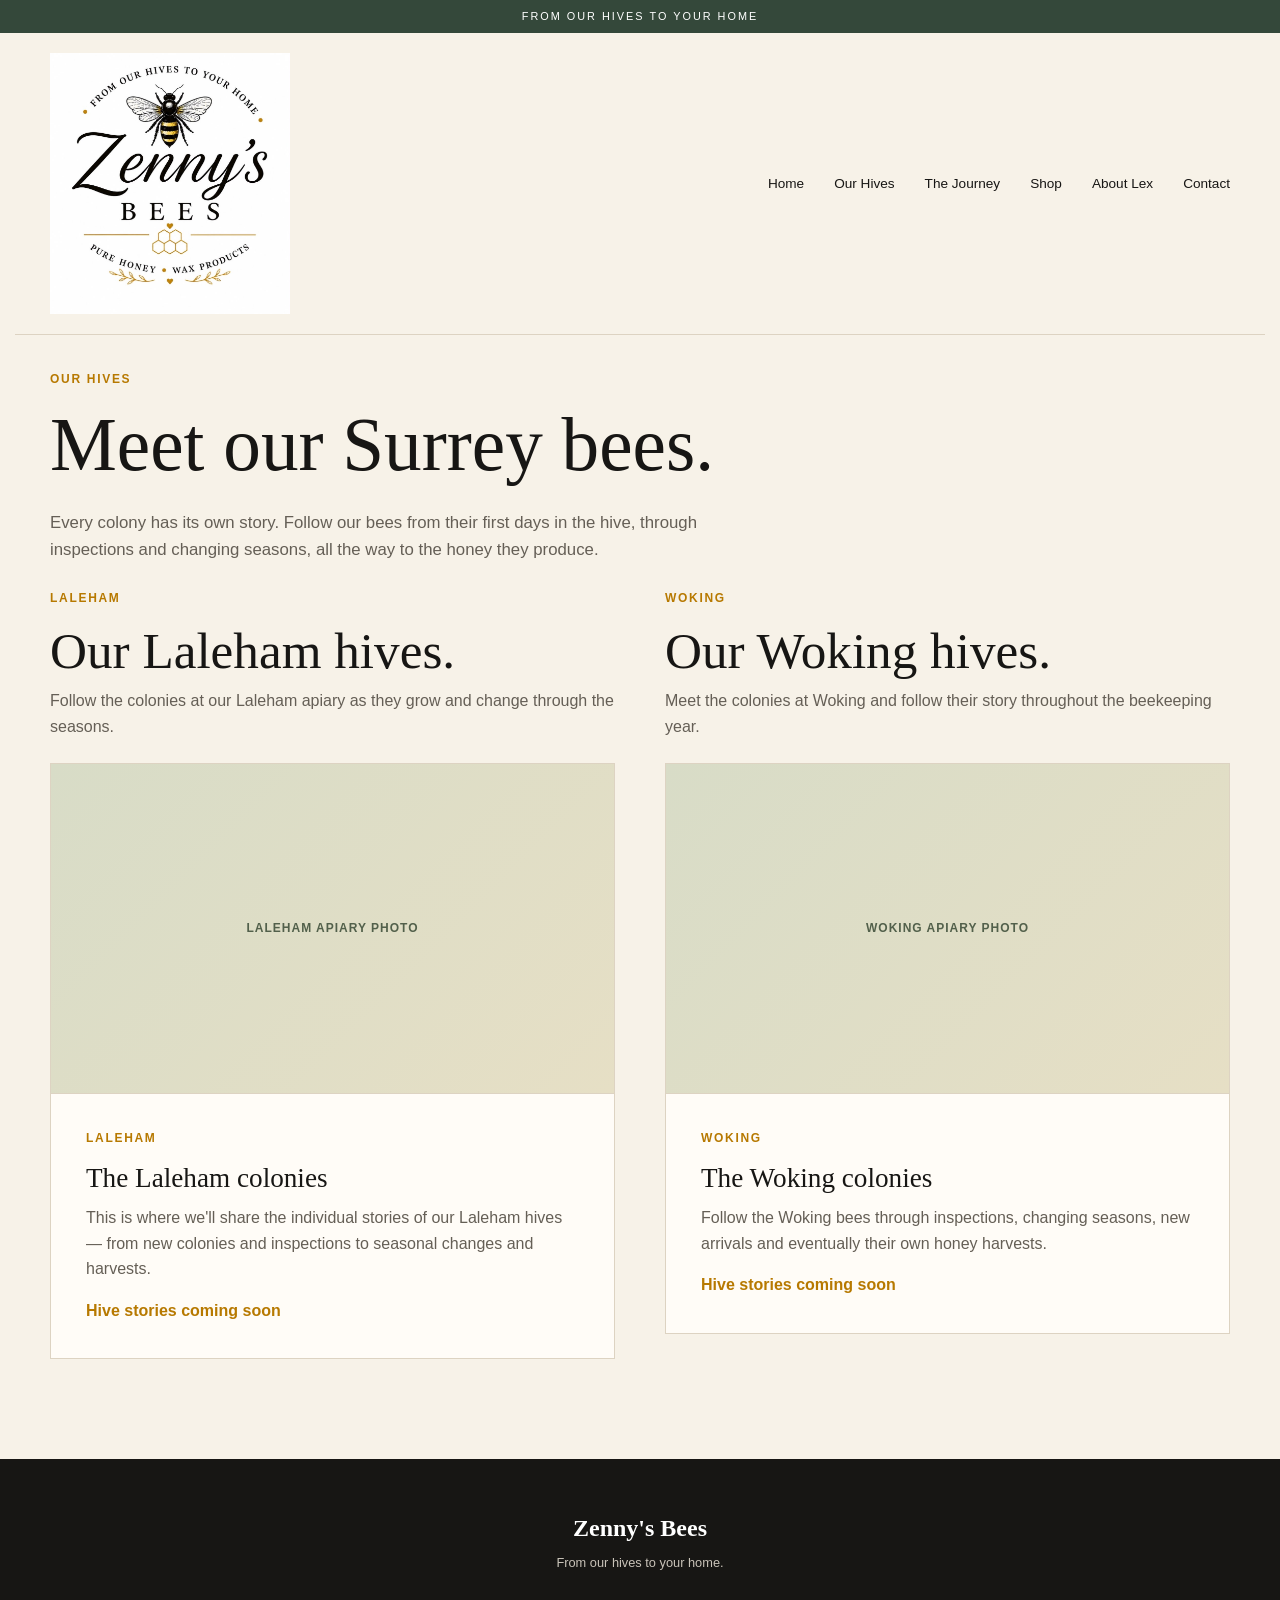
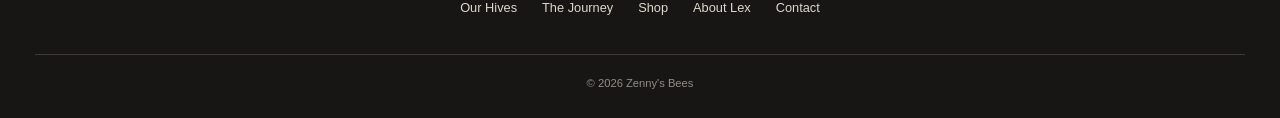
==== hives.html @ 12e20ecf "Add files via upload" ====
<!DOCTYPE html>
<html lang="en">
<head>
    <meta charset="UTF-8">
    <meta name="viewport" content="width=device-width, initial-scale=1.0">

    <title>Our Hives | Zenny's Bees</title>

    <meta name="description" content="Meet the colonies of Zenny's Bees and follow our hives in Laleham and Woking through the seasons.">

    <link rel="stylesheet" href="style.css">
</head>

<body>

    <!-- TOP BAR -->
    <div class="top-bar">
        FROM OUR HIVES TO YOUR HOME
    </div>

    <!-- HEADER -->
    <header class="site-header">

        <div class="brand">
            <a href="index.html">
                <img src="zennys-logo.jpg" alt="Zenny's Bees" class="brand-logo">
            </a>
        </div>

        <nav class="main-nav">
            <a href="index.html">Home</a>
            <a href="hives.html">Our Hives</a>
            <a href="index.html#journey">The Journey</a>
            <a href="index.html#shop">Shop</a>
            <a href="index.html#about">About Lex</a>
            <a href="index.html#contact">Contact</a>
        </nav>

    </header>


    <main>

        <!-- OUR HIVES INTRO -->
        <section class="section">

            <div class="section-heading">

                <p class="eyebrow">OUR HIVES</p>

                <h1>
                    Meet our Surrey bees.
                </h1>

                <p>
                    Every colony has its own story. Follow our bees from
                    their first days in the hive, through inspections and
                    changing seasons, all the way to the honey they produce.
                </p>

            </div>

        </section>


        <!-- HIVE LOCATIONS -->
<section class="section hive-locations">

    <div class="location-grid">

        <!-- LALEHAM -->
        <div class="location-column">

            <div class="location-heading">
                <p class="eyebrow">LALEHAM</p>
                <h2>Our Laleham hives.</h2>
                <p>
                    Follow the colonies at our Laleham apiary as they grow
                    and change through the seasons.
                </p>
            </div>

            <article class="hive-card">

                <div class="hive-image placeholder">
                    <span>LALEHAM APIARY PHOTO</span>
                </div>

                <div class="hive-content">

                    <p class="eyebrow">LALEHAM</p>

                    <h3>The Laleham colonies</h3>

                    <p>
                        This is where we'll share the individual stories
                        of our Laleham hives — from new colonies and
                        inspections to seasonal changes and harvests.
                    </p>

                    <span class="story-link">
                        Hive stories coming soon
                    </span>

                </div>

            </article>

        </div>


        <!-- WOKING -->
        <div class="location-column">

            <div class="location-heading">
                <p class="eyebrow">WOKING</p>
                <h2>Our Woking hives.</h2>
                <p>
                    Meet the colonies at Woking and follow their story
                    throughout the beekeeping year.
                </p>
            </div>

            <article class="hive-card">

                <div class="hive-image placeholder">
                    <span>WOKING APIARY PHOTO</span>
                </div>

                <div class="hive-content">

                    <p class="eyebrow">WOKING</p>

                    <h3>The Woking colonies</h3>

                    <p>
                        Follow the Woking bees through inspections,
                        changing seasons, new arrivals and eventually
                        their own honey harvests.
                    </p>

                    <span class="story-link">
                        Hive stories coming soon
                    </span>

                </div>

            </article>

        </div>

    </div>

</section>

    </main>


    <!-- FOOTER -->
    <footer>

        <div class="footer-brand">
            <strong>Zenny's Bees</strong>
            <span>From our hives to your home.</span>
        </div>

        <div class="footer-links">
            <a href="hives.html">Our Hives</a>
            <a href="index.html#journey">The Journey</a>
            <a href="index.html#shop">Shop</a>
            <a href="index.html#about">About Lex</a>
            <a href="index.html#contact">Contact</a>
        </div>

        <p class="copyright">
            © 2026 Zenny's Bees
        </p>

    </footer>

</body>
</html>
---- style.css ----
/* ========================================
   ZENNY'S BEES
   Main Website Styles
   ======================================== */


/* ---------- COLOURS ---------- */

:root {
    --cream: #F7F2E8;
    --soft-white: #FFFCF7;
    --dark: #171614;
    --green: #34483A;
    --gold: #B77900;
    --honey: #D89D27;
    --charcoal: #655F56;
    --sage: #52604B;
    --border: #DDD3C2;
}


/* ---------- RESET ---------- */

* {
    box-sizing: border-box;
    margin: 0;
    padding: 0;
}

html {
    scroll-behavior: smooth;
}

body {
    background: var(--cream);
    color: var(--dark);
    font-family: Arial, Helvetica, sans-serif;
    line-height: 1.6;
}

img {
    max-width: 100%;
}

a {
    color: inherit;
    text-decoration: none;
}


/* ---------- HEADINGS ---------- */

h1,
h2,
h3 {
    font-family: Georgia, "Times New Roman", serif;
    font-weight: normal;
    line-height: 1.08;
}

h1 {
    font-size: 4.7rem;
    margin-bottom: 25px;
}

h2 {
    font-size: 3.2rem;
    margin-bottom: 20px;
}

h3 {
    font-size: 1.7rem;
    margin-bottom: 12px;
}

p {
    color: var(--charcoal);
}

.eyebrow {
    color: var(--gold);
    font-size: 0.75rem;
    font-weight: bold;
    letter-spacing: 1.7px;
    margin-bottom: 15px;
}


/* ---------- TOP BAR ---------- */

.top-bar {
    background: var(--green);
    color: white;
    text-align: center;
    padding: 8px 20px;
    font-size: 0.68rem;
    letter-spacing: 2px;
}


/* ---------- HEADER ---------- */

.site-header {
    max-width: 1250px;
    margin: auto;
    min-height: 100px;
    padding: 20px 35px;
    display: flex;
    align-items: center;
    justify-content: space-between;
    border-bottom: 1px solid var(--border);
}

.brand {
    display: flex;
    align-items: center;
    gap: 13px;
}

.logo-placeholder {
    width: 58px;
    height: 58px;
    border: 1px solid var(--border);
    background: var(--soft-white);
    display: flex;
    align-items: center;
    justify-content: center;
    font-size: 27px;
    border-radius: 50%;
}

.brand-text {
    display: flex;
    flex-direction: column;
}

.brand-name {
    font-family: Georgia, "Times New Roman", serif;
    font-size: 1.7rem;
}

.brand-subtitle {
    font-size: 0.65rem;
    letter-spacing: 3px;
    margin-top: 2px;
}

.main-nav {
    display: flex;
    gap: 30px;
    align-items: center;
}

.main-nav a {
    font-size: 0.85rem;
    transition: color 0.2s ease;
}

.main-nav a:hover {
    color: var(--gold);
}


/* ---------- BUTTONS ---------- */

.button {
    display: inline-block;
    padding: 13px 23px;
    font-size: 0.83rem;
    font-weight: bold;
    border: 1px solid var(--dark);
    transition: 0.2s ease;
}

.button.dark {
    background: var(--dark);
    color: white;
}

.button.dark:hover {
    background: var(--gold);
    border-color: var(--gold);
}

.button.outline {
    background: transparent;
    color: var(--dark);
}

.button.outline:hover {
    background: var(--dark);
    color: white;
}

.story-link {
    display: inline-block;
    color: var(--gold);
    font-weight: bold;
    margin-top: 16px;
}

.story-link:hover {
    color: var(--dark);
}


/* ---------- PLACEHOLDERS ---------- */

.placeholder {
    background:
        linear-gradient(
            135deg,
            #D8DCC7,
            #E6DFC5
        );
    border: 1px solid var(--border);
    display: flex;
    flex-direction: column;
    align-items: center;
    justify-content: center;
    text-align: center;
    color: var(--sage);
    min-height: 250px;
}

.placeholder span {
    font-size: 0.75rem;
    font-weight: bold;
    letter-spacing: 1px;
}

.placeholder small {
    margin-top: 8px;
    color: var(--charcoal);
}


/* ---------- HERO ---------- */

.hero {
    max-width: 1250px;
    margin: auto;
    padding: 80px 35px 65px;
    display: grid;
    grid-template-columns: 1fr 1fr;
    gap: 65px;
    align-items: center;
}

.hero-intro {
    max-width: 540px;
    font-size: 1.12rem;
    margin-bottom: 30px;
}

.hero-buttons {
    display: flex;
    gap: 12px;
}

.hero-image {
    min-height: 430px;
}


/* ---------- INTRO STRIP ---------- */

.intro-strip {
    border-top: 1px solid var(--border);
    border-bottom: 1px solid var(--border);
    display: grid;
    grid-template-columns: repeat(3, 1fr);
    max-width: 1250px;
    margin: auto;
}

.intro-strip div {
    text-align: center;
    padding: 24px 20px;
}

.intro-strip div + div {
    border-left: 1px solid var(--border);
}

.intro-strip strong {
    display: block;
    font-family: Georgia, "Times New Roman", serif;
    font-size: 1.05rem;
    margin-bottom: 4px;
}

.intro-strip span {
    color: var(--charcoal);
    font-size: 0.77rem;
}


/* ---------- GENERAL SECTIONS ---------- */

.section {
    max-width: 1250px;
    margin: auto;
    padding: 100px 35px;
}

.section-heading {
    max-width: 700px;
    margin-bottom: 45px;
}

.section-heading > p:last-child {
    font-size: 1.05rem;
}


/* ---------- HIVES ---------- */

.hives-section {
    padding-top: 110px;
}

.hive-grid {
    display: grid;
    grid-template-columns: 1fr 1fr;
    gap: 28px;
}

.hive-card {
    background: var(--soft-white);
    border: 1px solid var(--border);
}

.hive-image {
    min-height: 330px;
    border: none;
    border-bottom: 1px solid var(--border);
}

.hive-content {
    padding: 35px;
}

.hive-content p:not(.eyebrow) {
    max-width: 500px;
}


/* ---------- JOURNEY ---------- */

.journey-section {
    border-top: 1px solid var(--border);
}

.journey-grid {
    display: grid;
    grid-template-columns: repeat(3, 1fr);
    gap: 24px;
}

.journey-card {
    background: var(--soft-white);
    border: 1px solid var(--border);
    padding-bottom: 28px;
}

.journey-image {
    min-height: 240px;
    border: none;
    border-bottom: 1px solid var(--border);
    margin-bottom: 25px;
}

.journey-card > p,
.journey-card > h3 {
    margin-left: 25px;
    margin-right: 25px;
}


/* ---------- SHOP ---------- */

.shop-section {
    background: #EFE8D9;
    max-width: none;
}

.shop-section > * {
    max-width: 1180px;
    margin-left: auto;
    margin-right: auto;
}

.product-grid {
    display: grid;
    grid-template-columns: repeat(3, 1fr);
    gap: 25px;
}

.product-card {
    background: var(--soft-white);
    border: 1px solid var(--border);
    padding: 22px;
}

.product-image {
    min-height: 290px;
    background: #EEE5CF;
    display: flex;
    align-items: center;
    justify-content: center;
    margin-bottom: 24px;
}


/* ---------- HONEY JAR ---------- */

.honey-jar {
    width: 115px;
    height: 190px;
    background: var(--honey);
    border: 2px solid #A8730D;
    border-radius: 7px 7px 15px 15px;
    position: relative;
    display: flex;
    flex-direction: column;
    justify-content: center;
    align-items: center;
}

.honey-jar::before {
    content: "";
    position: absolute;
    width: 125px;
    height: 32px;
    top: -19px;
    background: #A47B1C;
    border-radius: 5px;
}

.honey-jar span {
    background: #FFFDF7;
    width: 85px;
    text-align: center;
    padding: 9px 3px 3px;
    font-family: Georgia, serif;
    font-size: 1rem;
}

.honey-jar small {
    background: #FFFDF7;
    width: 85px;
    text-align: center;
    padding-bottom: 8px;
    font-size: 0.5rem;
    letter-spacing: 1px;
}

.product-description {
    min-height: 50px;
    font-size: 0.87rem;
}

.availability {
    font-size: 0.8rem;
    font-weight: bold;
    margin: 15px 0;
}

.available {
    color: #64753B;
}

.limited {
    color: var(--gold);
}

.coming-soon {
    color: var(--charcoal);
}


/* ---------- ABOUT LEX ---------- */

.about-section {
    display: grid;
    grid-template-columns: 1fr 1fr;
    gap: 70px;
    align-items: center;
}

.about-image {
    min-height: 500px;
}

.about-content p:not(.eyebrow) {
    margin-bottom: 18px;
    font-size: 1.02rem;
}


/* ---------- SOCIAL ---------- */

.social-section {
    background: var(--green);
    text-align: center;
    padding: 85px 25px;
}

.social-section h2 {
    color: white;
}

.social-section > p:not(.eyebrow) {
    color: #E9E4D9;
    max-width: 600px;
    margin: 0 auto 28px;
}

.social-section .button.dark {
    background: white;
    color: var(--green);
    border-color: white;
}

.social-section .button.dark:hover {
    background: var(--honey);
    border-color: var(--honey);
    color: var(--dark);
}

.social-section .button.outline {
    border-color: white;
    color: white;
}

.social-section .button.outline:hover {
    background: white;
    color: var(--green);
}

.social-buttons {
    display: flex;
    justify-content: center;
    gap: 12px;
}


/* ---------- CONTACT ---------- */

.contact-section {
    display: flex;
    justify-content: space-between;
    align-items: center;
    gap: 50px;
}

.contact-section > div {
    max-width: 680px;
}


/* ---------- FOOTER ---------- */

footer {
    background: var(--dark);
    color: white;
    padding: 50px 35px 25px;
    text-align: center;
}

.footer-brand {
    display: flex;
    flex-direction: column;
    margin-bottom: 25px;
}

.footer-brand strong {
    font-family: Georgia, serif;
    font-size: 1.5rem;
}

.footer-brand span {
    color: #C9C3B9;
    font-size: 0.8rem;
    margin-top: 5px;
}

.footer-links {
    display: flex;
    justify-content: center;
    gap: 25px;
    flex-wrap: wrap;
    margin-bottom: 35px;
}

.footer-links a {
    font-size: 0.8rem;
    color: #DDD7CE;
}

.footer-links a:hover {
    color: var(--honey);
}

.copyright {
    border-top: 1px solid #3D3A36;
    padding-top: 20px;
    font-size: 0.7rem;
    color: #928D86;
}


/* ========================================
   TABLET
   ======================================== */

@media (max-width: 950px) {

    h1 {
        font-size: 3.7rem;
    }

    h2 {
        font-size: 2.7rem;
    }

    .site-header {
        flex-direction: column;
        gap: 20px;
    }

    .main-nav {
        flex-wrap: wrap;
        justify-content: center;
        gap: 17px;
    }

    .hero {
        grid-template-columns: 1fr;
    }

    .hero-image {
        min-height: 380px;
    }

    .hive-grid {
        grid-template-columns: 1fr;
    }

    .journey-grid {
        grid-template-columns: 1fr 1fr;
    }

    .product-grid {
        grid-template-columns: 1fr 1fr;
    }

    .about-section {
        grid-template-columns: 1fr;
    }

}


/* ========================================
   MOBILE
   ======================================== */

@media (max-width: 650px) {

    h1 {
        font-size: 3rem;
    }

    h2 {
        font-size: 2.3rem;
    }

    h3 {
        font-size: 1.5rem;
    }

    .top-bar {
        font-size: 0.58rem;
    }

    .site-header {
        padding: 18px 20px;
        align-items: flex-start;
    }

    .brand {
        width: 100%;
    }

    .main-nav {
        justify-content: flex-start;
        gap: 13px 18px;
    }

    .main-nav a {
        font-size: 0.75rem;
    }

    .hero {
        padding: 55px 20px;
        gap: 40px;
    }

    .hero-image {
        min-height: 280px;
    }

    .hero-buttons {
        flex-direction: column;
        align-items: flex-start;
    }

    .intro-strip {
        grid-template-columns: 1fr;
    }

    .intro-strip div + div {
        border-left: none;
        border-top: 1px solid var(--border);
    }

    .section {
        padding: 70px 20px;
    }

    .hive-image {
        min-height: 250px;
    }

    .hive-content {
        padding: 25px;
    }

    .journey-grid {
        grid-template-columns: 1fr;
    }

    .product-grid {
        grid-template-columns: 1fr;
    }

    .about-image {
        min-height: 320px;
    }

    .social-buttons {
        flex-direction: column;
        align-items: center;
    }

    .contact-section {
        flex-direction: column;
        align-items: flex-start;
    }

    .footer-links {
        gap: 15px;
    }

}

/* ========================================
   LARGE DESKTOP / WIDE SCREEN
   ======================================== */

   @media (min-width: 1300px) {

    .site-header,
    .hero,
    .intro-strip,
    .section {
        max-width: 1520px;
    }

    .shop-section {
        max-width: none;
    }

    .shop-section > * {
        max-width: 1450px;
    }

    .hero {
        grid-template-columns: 1.05fr 1fr;
        gap: 85px;
        padding-left: 55px;
        padding-right: 55px;
    }

    .hero-image {
        min-height: 470px;
    }

    .section {
        padding-left: 55px;
        padding-right: 55px;
    }

    .section-heading {
        max-width: 800px;
    }
}

/* MOBILE NAVIGATION FIX */

@media (max-width: 650px) {

    .main-nav {
        width: 100%;
        display: grid;
        grid-template-columns: repeat(3, 1fr);
        gap: 18px 10px;
        margin-top: 10px;
    }

    .main-nav a {
        font-size: 0.78rem;
        white-space: nowrap;
    }
}

/* OFFICIAL ZENNY'S BEES LOGO */

.brand-logo {
    display: block;
    width: 240px;
    height: auto;
    object-fit: contain;
}

@media (max-width: 650px) {
    .brand-logo {
        width: 120px;
    }
}

/* MOBILE HEADER FIX */
@media (max-width: 650px) {

    .brand-logo {
        width: 120px;
        height: auto;
    }

    .main-nav {
        display: flex;
        flex-wrap: nowrap;
        gap: 14px;
        width: 100%;
        justify-content: flex-start;
    }

    .main-nav a {
        font-size: 0.82rem;
        white-space: nowrap;
    }
}

/* OUR HIVES LOCATION PAGE */

.hive-locations {
    padding-top: 20px;
}

.location-grid {
    display: grid;
    grid-template-columns: repeat(2, 1fr);
    gap: 50px;
}

.location-heading {
    margin-bottom: 24px;
}

.location-heading h2 {
    margin-bottom: 10px;
}

.location-column .hive-card {
    width: 100%;
}


/* MOBILE */

@media (max-width: 650px) {

    .hive-locations {
        padding-top: 10px;
    }

    .location-grid {
        grid-template-columns: 1fr;
        gap: 50px;
    }

}

/* OUR HIVES PAGE - FINAL SPACING */

main > .section:first-child {
    padding-top: 35px;
    padding-bottom: 15px;
}

.hive-locations {
    padding-top: 0;
    margin-top: -35px;
}
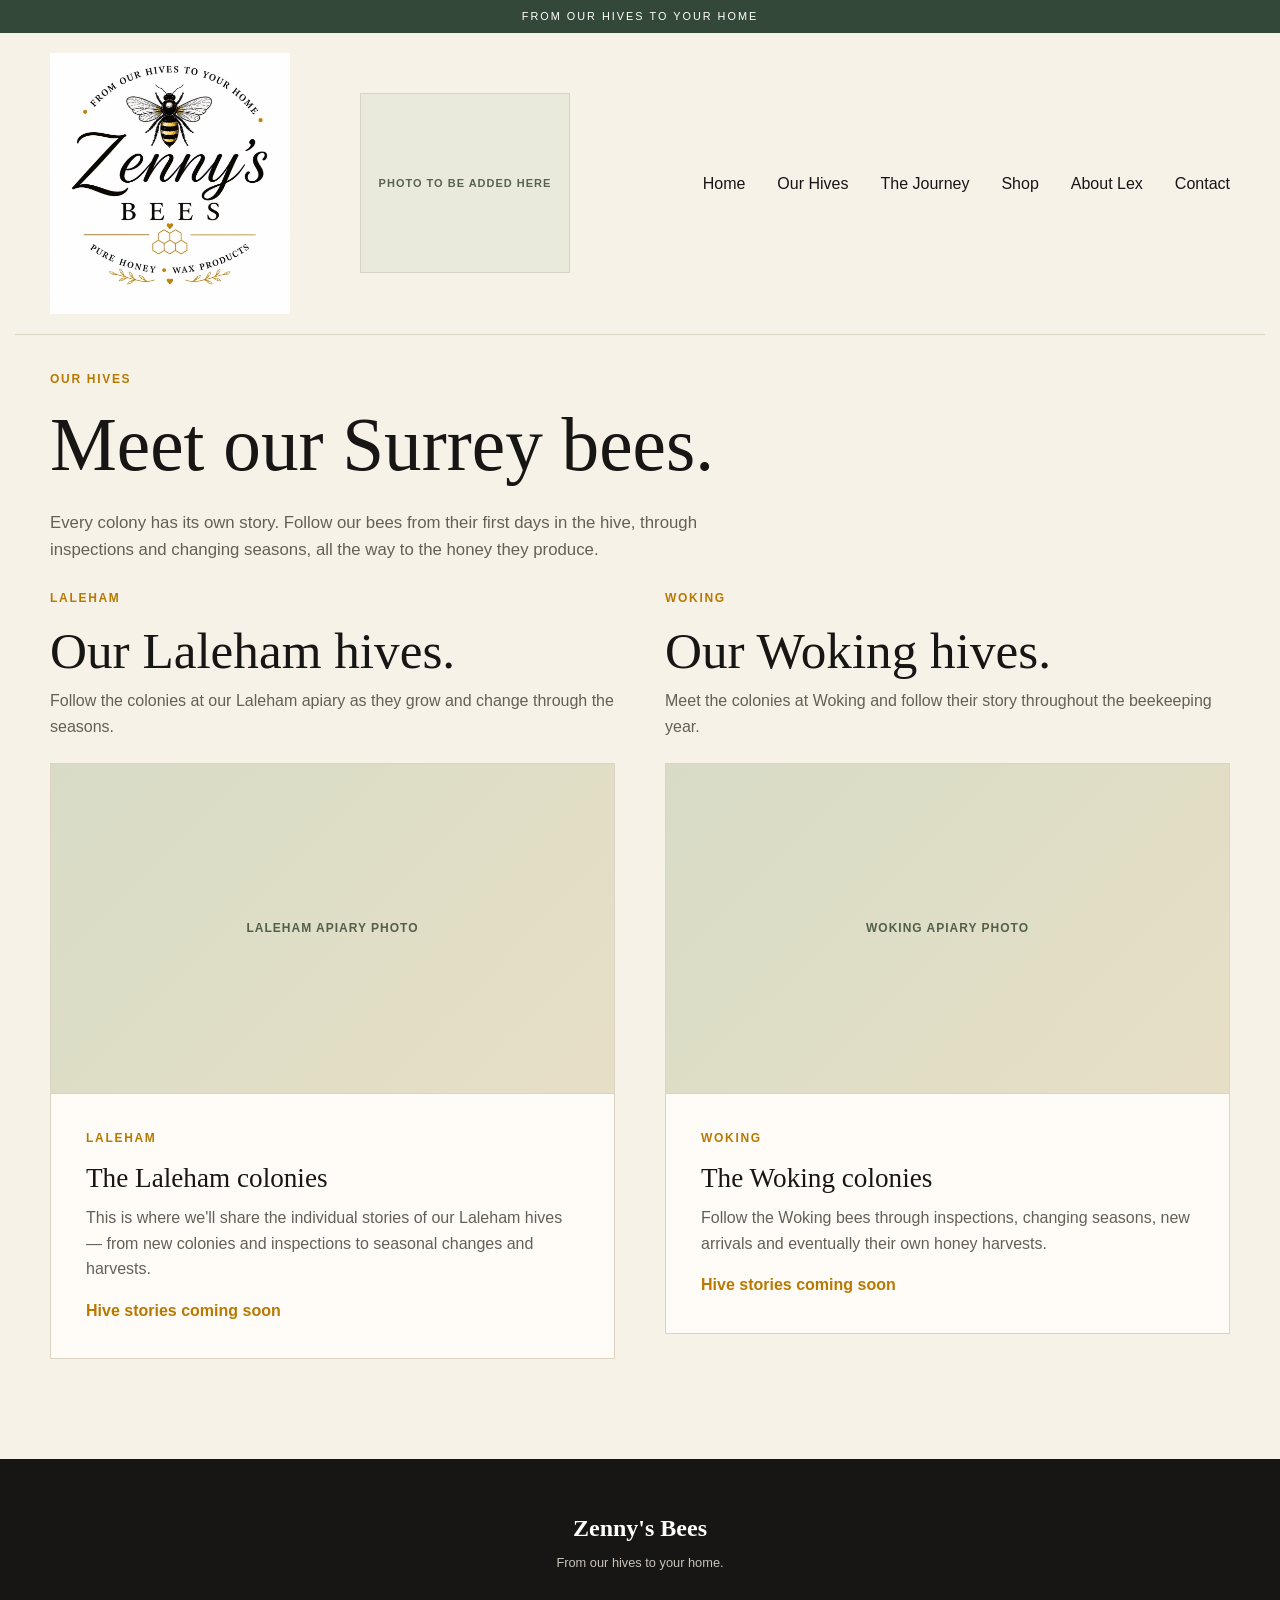
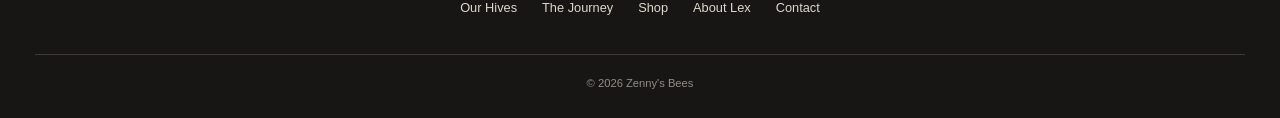
==== commit 0659a3f8: "Add files via upload" ====
--- a/hives.html
+++ b/hives.html
@@ -27,10 +27,14 @@
             </a>
         </div>
 
+        <div class="header-photo">
+            PHOTO TO BE ADDED HERE
+          </div>
+
         <nav class="main-nav">
             <a href="index.html">Home</a>
             <a href="hives.html">Our Hives</a>
-            <a href="index.html#journey">The Journey</a>
+            <a href="journey.html">The Journey</a>
             <a href="index.html#shop">Shop</a>
             <a href="index.html#about">About Lex</a>
             <a href="index.html#contact">Contact</a>
@@ -166,7 +170,7 @@
 
         <div class="footer-links">
             <a href="hives.html">Our Hives</a>
-            <a href="index.html#journey">The Journey</a>
+            <a href="journey.html">The Journey</a>
             <a href="index.html#shop">Shop</a>
             <a href="index.html#about">About Lex</a>
             <a href="index.html#contact">Contact</a>
--- a/style.css
+++ b/style.css
@@ -913,4 +913,210 @@
 .hive-locations {
     padding-top: 0;
     margin-top: -35px;
+}
+
+/* MOBILE HEADING SIZE FIX */
+@media (max-width: 650px) {
+
+    .hero h1 {
+        font-size: 3.6rem;
+        line-height: 1.02;
+    }
+
+    .section-heading h2 {
+        font-size: 3.3rem;
+        line-height: 1.05;
+    }
+
+    .location-heading h2 {
+        font-size: 2.7rem;
+        line-height: 1.08;
+    }
+
+    .hive-content h3 {
+        font-size: 2rem;
+        line-height: 1.15;
+    }
+}
+
+/* Centre logo on mobile only */
+@media (max-width: 650px) {
+    .brand {
+      width: 100%;
+      display: flex;
+      justify-content: center;
+    }
+  }
+
+  /* =========================
+   THE JOURNEY PAGE
+   ========================= */
+
+/* Intro: From hive to jar */
+.journey-intro {
+    padding-top: 40px;
+    padding-bottom: 25px;
+  }
+  
+  .journey-intro .section-heading {
+    max-width: 750px;
+  }
+  
+  /* Remove the large section gap before 01 Arrival */
+  .journey-stages {
+    padding-top: 15px;
+    padding-bottom: 60px;
+  }
+  
+  /* Give every journey stage equal spacing */
+  .journey-step {
+    margin: 0 0 75px 0;
+  }
+  
+  .journey-step:last-child {
+    margin-bottom: 0;
+  }
+  
+  /* Stage headings */
+  .journey-step h2 {
+    font-size: 3rem;
+    line-height: 1.08;
+    margin: 10px 0 25px;
+  }
+  
+  /* Photo placeholders */
+  .journey-step .placeholder {
+    width: 100%;
+    height: 360px;
+    margin: 25px 0;
+  }
+  
+  /* Text underneath each photograph */
+  .journey-step > p:last-child {
+    max-width: 760px;
+    font-size: 1.05rem;
+    line-height: 1.7;
+    margin-bottom: 0;
+  }
+  
+  
+  /* =========================
+     JOURNEY PAGE — MOBILE
+     ========================= */
+  
+  @media (max-width: 650px) {
+  
+    .journey-intro {
+      padding-top: 50px;
+      padding-bottom: 20px;
+    }
+  
+    .journey-stages {
+      padding-top: 15px;
+      padding-bottom: 50px;
+    }
+  
+    .journey-step {
+      margin-bottom: 65px;
+    }
+  
+    .journey-step:last-child {
+      margin-bottom: 0;
+    }
+  
+    .journey-step h2 {
+      font-size: 2.7rem;
+      line-height: 1.08;
+      margin: 12px 0 22px;
+    }
+  
+    .journey-step .placeholder {
+      height: 300px;
+      margin: 22px 0;
+    }
+  
+    .journey-step > p:last-child {
+      font-size: 1.15rem;
+      line-height: 1.65;
+      margin-bottom: 0;
+    }
+  }
+
+ /* Desktop header layout */
+@media (min-width: 651px) {
+    .site-header {
+      display: flex;
+      align-items: center;
+    }
+  
+    .brand {
+      flex: 0 0 auto;
+    }
+  
+    .main-nav {
+      position: static !important;
+      transform: none !important;
+      margin-left: auto !important;
+      padding: 0 !important;
+  
+      display: flex;
+      justify-content: flex-end;
+      align-items: center;
+      gap: 32px;
+      width: auto;
+    }
+  
+    .main-nav a {
+      font-size: 16px !important;
+      white-space: nowrap;
+    }
+  }
+
+ 
+  
+  /* Hide header photo on phones */
+  @media (max-width: 650px) {
+    .header-photo {
+      display: none;
+    }
+  }
+
+  
+  
+  /* Hide header photo on phones */
+  @media (max-width: 650px) {
+    .header-photo {
+      display: none;
+    }
+  }
+
+  /* Header photo - desktop only */
+@media (min-width: 651px) {
+    .site-header {
+        position: relative;
+    }
+
+    .header-photo {
+        display: flex !important;
+        position: absolute !important;
+
+        left: 36% !important;
+        top: 50% !important;
+        transform: translate(-50%, -50%) !important;
+
+        width: 210px !important;
+        height: 180px !important;
+
+        align-items: center;
+        justify-content: center;
+        text-align: center;
+
+        border: 1px solid #d8d3c7;
+        background: #e9eadb !important;
+
+        font-size: 11px;
+        font-weight: 600;
+        letter-spacing: 1px;
+        color: #596254;
+    }
 }
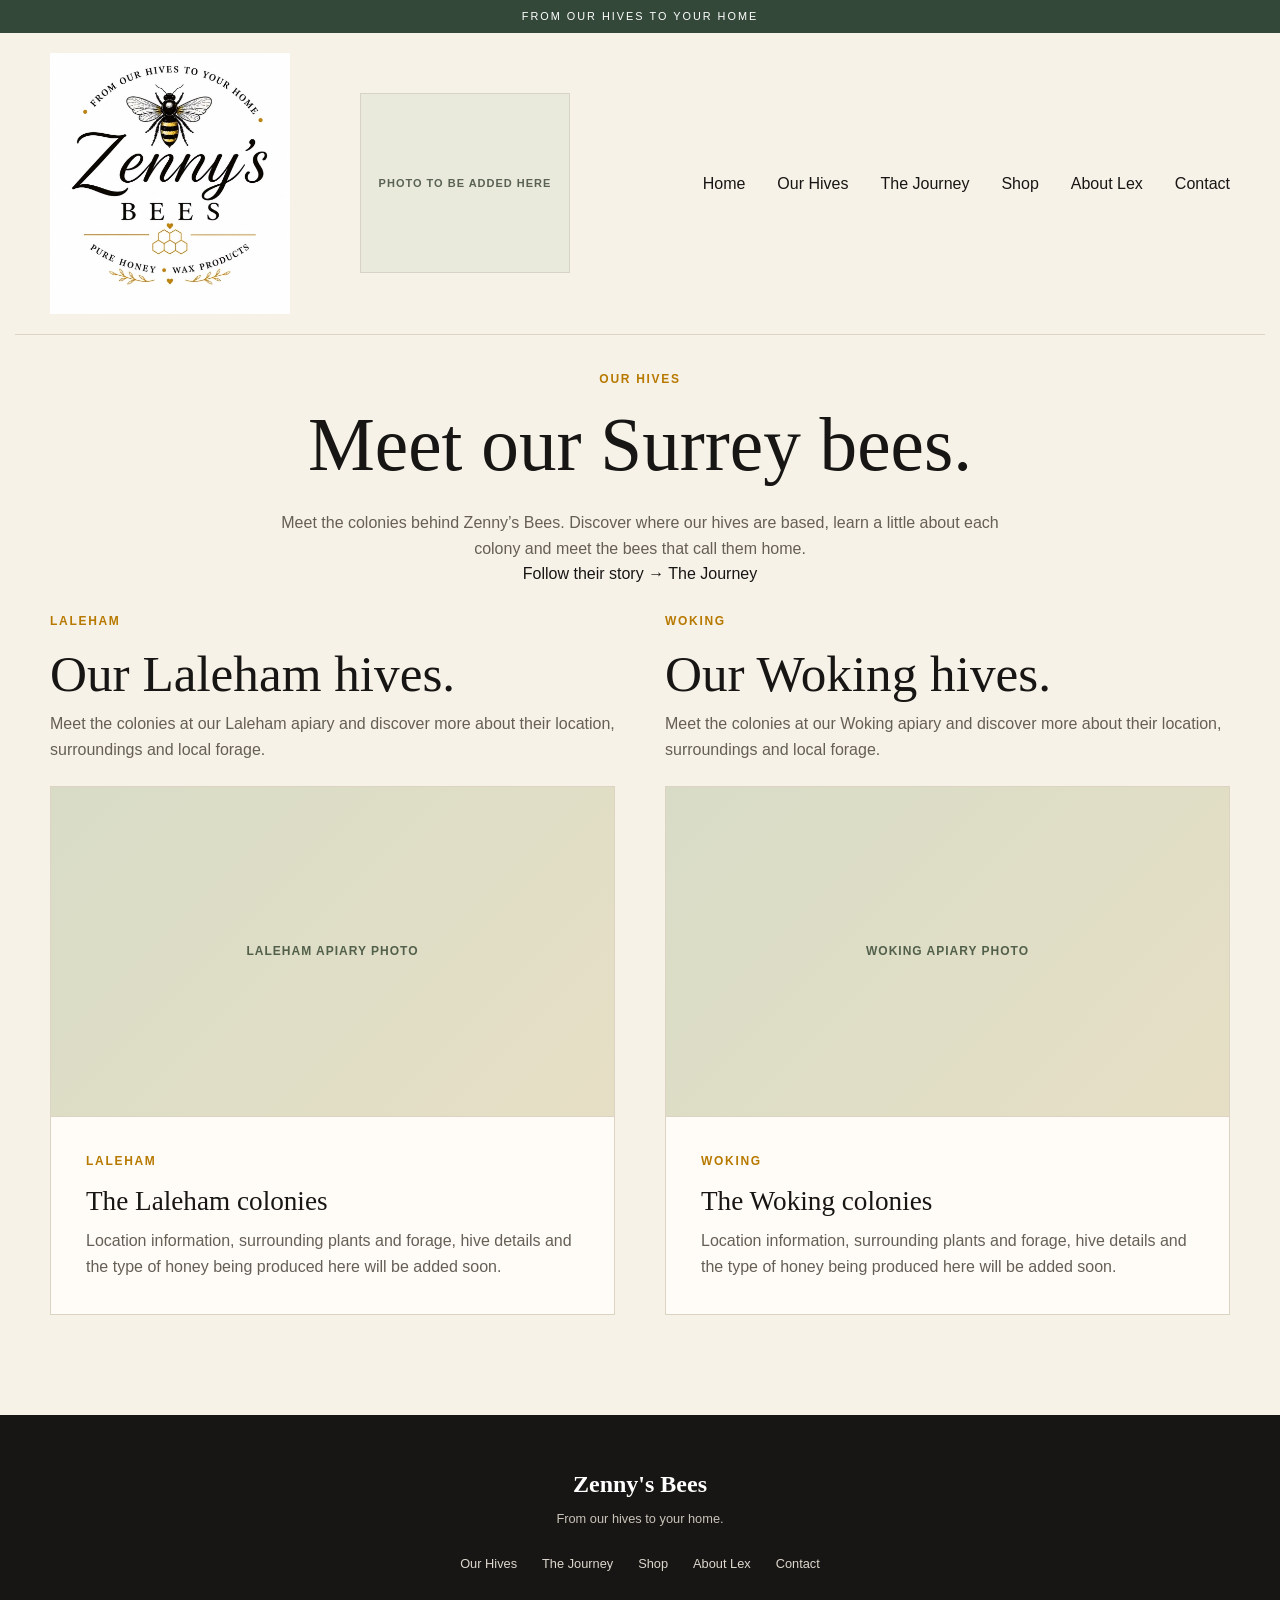
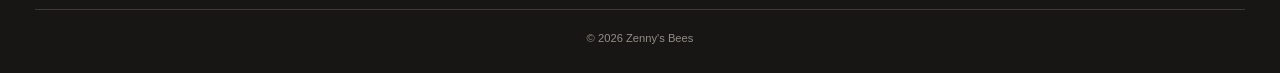
==== commit 6e873365: "Add files via upload" ====
--- a/hives.html
+++ b/hives.html
@@ -35,7 +35,7 @@
             <a href="index.html">Home</a>
             <a href="hives.html">Our Hives</a>
             <a href="journey.html">The Journey</a>
-            <a href="index.html#shop">Shop</a>
+            <a href="shop.html">Shop</a>
             <a href="index.html#about">About Lex</a>
             <a href="index.html#contact">Contact</a>
         </nav>
@@ -46,7 +46,7 @@
     <main>
 
         <!-- OUR HIVES INTRO -->
-        <section class="section">
+        <section class="section hives-intro">
 
             <div class="section-heading">
 
@@ -57,10 +57,14 @@
                 </h1>
 
                 <p>
-                    Every colony has its own story. Follow our bees from
-                    their first days in the hive, through inspections and
-                    changing seasons, all the way to the honey they produce.
+                    Meet the colonies behind Zenny’s Bees. Discover where our
+                    hives are based, learn a little about each colony and meet
+                    the bees that call them home.
                 </p>
+                
+                <a href="journey.html" class="journey-link">
+                    Follow their story → The Journey
+                </a>
 
             </div>
 
@@ -79,8 +83,7 @@
                 <p class="eyebrow">LALEHAM</p>
                 <h2>Our Laleham hives.</h2>
                 <p>
-                    Follow the colonies at our Laleham apiary as they grow
-                    and change through the seasons.
+                    Meet the colonies at our Laleham apiary and discover more about their location, surroundings and local forage.
                 </p>
             </div>
 
@@ -97,14 +100,10 @@
                     <h3>The Laleham colonies</h3>
 
                     <p>
-                        This is where we'll share the individual stories
-                        of our Laleham hives — from new colonies and
-                        inspections to seasonal changes and harvests.
+                        Location information, surrounding plants and forage,
+                        hive details and the type of honey being produced here
+                        will be added soon.
                     </p>
-
-                    <span class="story-link">
-                        Hive stories coming soon
-                    </span>
 
                 </div>
 
@@ -120,8 +119,7 @@
                 <p class="eyebrow">WOKING</p>
                 <h2>Our Woking hives.</h2>
                 <p>
-                    Meet the colonies at Woking and follow their story
-                    throughout the beekeeping year.
+                    Meet the colonies at our Woking apiary and discover more about their location, surroundings and local forage.
                 </p>
             </div>
 
@@ -138,14 +136,10 @@
                     <h3>The Woking colonies</h3>
 
                     <p>
-                        Follow the Woking bees through inspections,
-                        changing seasons, new arrivals and eventually
-                        their own honey harvests.
+                        Location information, surrounding plants and forage,
+                        hive details and the type of honey being produced here
+                        will be added soon.
                     </p>
-
-                    <span class="story-link">
-                        Hive stories coming soon
-                    </span>
 
                 </div>
 
@@ -171,7 +165,7 @@
         <div class="footer-links">
             <a href="hives.html">Our Hives</a>
             <a href="journey.html">The Journey</a>
-            <a href="index.html#shop">Shop</a>
+            <a href="shop.html">Shop</a>
             <a href="index.html#about">About Lex</a>
             <a href="index.html#contact">Contact</a>
         </div>
--- a/style.css
+++ b/style.css
@@ -1119,4 +1119,380 @@
         letter-spacing: 1px;
         color: #596254;
     }
+}
+
+/* Centre homepage Meet the Colonies heading */
+#hives .section-heading {
+    text-align: center;
+    margin-left: auto;
+    margin-right: auto;
+  }
+  
+  #hives .section-heading p {
+    margin-left: auto;
+    margin-right: auto;
+  }
+
+  /* Centre Shop section heading */
+.shop-section .section-heading {
+    text-align: center;
+    margin-left: auto;
+    margin-right: auto;
+  }
+
+  /* Centre Journey section heading */
+.journey-section .section-heading {
+    text-align: center;
+    margin-left: auto;
+    margin-right: auto;
+  }
+
+  /* Centre Our Hives introduction */
+.hives-intro .section-heading {
+    max-width: 760px;
+    margin-left: auto;
+    margin-right: auto;
+    text-align: center;
+}
+
+.hives-intro .section-heading h1,
+.hives-intro .section-heading .eyebrow,
+.hives-intro .section-heading p {
+    text-align: center;
+    margin-left: auto;
+    margin-right: auto;
+}
+
+/* Centre Journey introduction */
+.journey-intro {
+    text-align: center !important;
+}
+
+.journey-intro .section-heading {
+    margin-left: auto !important;
+    margin-right: auto !important;
+    text-align: center !important;
+}
+
+.journey-intro h1,
+.journey-intro .eyebrow,
+.journey-intro p {
+    text-align: center !important;
+    margin-left: auto !important;
+    margin-right: auto !important;
+}
+
+/* ========================================
+   JOURNEY - MONTHLY STORY UPDATES
+   ======================================== */
+
+   .journey-update {
+    max-width: 1100px;
+    margin: 45px auto 80px;
+    padding: 0 24px;
+  }
+  
+  .journey-update-heading {
+    text-align: left;
+    margin-bottom: 25px;
+  }
+  
+  .journey-update-heading .eyebrow {
+    color: #9a7651;
+    text-transform: uppercase;
+    letter-spacing: 1.5px;
+    font-size: 12px;
+    margin-bottom: 10px;
+  }
+  
+  .journey-update-heading h2 {
+    font-family: Georgia, "Times New Roman", serif;
+    font-size: 42px;
+    font-weight: normal;
+    line-height: 1.1;
+    margin: 0;
+  }
+  
+  .journey-main-photo {
+    display: block;
+    width: 100%;
+    max-height: 650px;
+    object-fit: cover;
+    margin: 0 0 30px;
+  }
+  
+  .journey-story {
+    max-width: 780px;
+    margin: 0 auto 40px;
+  }
+  
+  .journey-story p {
+    font-size: 16px;
+    line-height: 1.75;
+    margin: 0 0 18px;
+  }
+  
+  .journey-photo-grid {
+    display: grid;
+    grid-template-columns: repeat(3, 1fr);
+    gap: 16px;
+    margin: 35px 0 55px;
+  }
+  
+  .journey-photo-grid img {
+    width: 100%;
+    height: 340px;
+    object-fit: cover;
+    display: block;
+  }
+  
+  .journey-video {
+    max-width: 900px;
+    margin: 0 auto;
+    text-align: center;
+  }
+  
+  .journey-video .eyebrow {
+    color: #9a7651;
+    letter-spacing: 1.5px;
+    font-size: 12px;
+    margin-bottom: 15px;
+  }
+  
+  .video-placeholder {
+    min-height: 420px;
+    background: #e8eadc;
+    display: flex;
+    align-items: center;
+    justify-content: center;
+    font-size: 12px;
+    letter-spacing: 1px;
+  }
+  
+  .journey-caption {
+    font-size: 13px;
+    line-height: 1.5;
+    margin-top: 12px;
+  }
+  
+  /* Journey updates - mobile */
+  @media (max-width: 650px) {
+  
+    .journey-update {
+      margin: 30px auto 55px;
+      padding: 0 20px;
+    }
+  
+    .journey-update-heading h2 {
+      font-size: 34px;
+    }
+  
+    .journey-main-photo {
+      max-height: none;
+    }
+  
+    .journey-story p {
+      font-size: 15px;
+      line-height: 1.7;
+    }
+  
+    .journey-photo-grid {
+      grid-template-columns: 1fr;
+      gap: 14px;
+      margin: 30px 0 45px;
+    }
+  
+    .journey-photo-grid img {
+      height: auto;
+    }
+  
+    .video-placeholder {
+      min-height: 230px;
+    }
+  }
+
+  /* Journey update video */
+.journey-video-player {
+    display: block;
+    width: 100%;
+    max-width: 420px;
+    height: auto;
+    margin: 0 auto;
+  }
+
+  /* Keep Journey video the same size before and during playback */
+.journey-video-player {
+    display: block;
+    width: 100%;
+    max-width: 420px;
+    aspect-ratio: 9 / 16;
+    object-fit: cover;
+    margin: 0 auto;
+  }
+
+  /* =========================
+   SHOP PAGE
+   ========================= */
+
+.shop-intro {
+    max-width: 760px;
+    margin: 0 auto;
+    padding: 80px 30px 70px;
+    text-align: center;
+  }
+  
+  .shop-intro h1 {
+    font-size: 64px;
+    line-height: 1.05;
+    margin: 15px 0 25px;
+  }
+  
+  .shop-intro > p:last-child {
+    max-width: 650px;
+    margin: 0 auto;
+    line-height: 1.7;
+  }
+  
+  
+  /* PRODUCTS */
+  
+  .shop-products {
+    max-width: 1100px;
+    margin: 0 auto;
+    padding: 20px 40px 100px;
+    display: grid;
+    grid-template-columns: repeat(2, 1fr);
+    gap: 55px;
+  }
+  
+  .product-card {
+    text-align: left;
+  }
+  
+  .product-image {
+    width: 100%;
+    aspect-ratio: 4 / 5;
+    margin-bottom: 30px;
+    display: flex;
+    align-items: center;
+    justify-content: center;
+  }
+  
+  .product-image.placeholder {
+    background: #e9eadf;
+    border: 1px solid #d8d8cc;
+  }
+  
+  .product-image span {
+    font-size: 11px;
+    letter-spacing: 2px;
+  }
+  
+  .product-card h2 {
+    font-size: 38px;
+    margin: 10px 0 15px;
+  }
+  
+  .product-card > p:not(.eyebrow) {
+    line-height: 1.7;
+    margin-bottom: 20px;
+  }
+  
+  .coming-soon {
+    display: inline-block;
+    font-size: 11px;
+    letter-spacing: 2px;
+    font-weight: 600;
+    padding-bottom: 5px;
+    border-bottom: 1px solid #b58735;
+  }
+  
+  
+  /* SHOP STORY */
+  
+  .shop-story {
+    max-width: 760px;
+    margin: 0 auto;
+    padding: 90px 30px 110px;
+    text-align: center;
+  }
+  
+  .shop-story h2 {
+    font-size: 48px;
+    margin: 15px 0 25px;
+  }
+  
+  .shop-story > p:not(.eyebrow) {
+    max-width: 650px;
+    margin: 0 auto 18px;
+    line-height: 1.7;
+  }
+  
+  .shop-story .button {
+    display: inline-block;
+    margin-top: 25px;
+  }
+  
+  
+  /* SHOP MOBILE */
+  
+  @media (max-width: 650px) {
+  
+    .shop-intro {
+      padding: 60px 25px 55px;
+    }
+  
+    .shop-intro h1 {
+      font-size: 48px;
+    }
+  
+    .shop-products {
+      display: block;
+      padding: 10px 35px 70px;
+    }
+  
+    .product-card {
+      margin-bottom: 75px;
+    }
+  
+    .product-card h2 {
+      font-size: 36px;
+    }
+  
+    .product-image {
+      margin-bottom: 25px;
+    }
+  
+    .shop-story {
+      padding: 65px 30px 80px;
+    }
+  
+    .shop-story h2 {
+      font-size: 42px;
+    }
+  }
+
+  /* SHOP - THREE PRODUCT CARDS */
+
+.shop-products {
+    display: grid;
+    grid-template-columns: repeat(3, 1fr);
+    gap: 28px;
+    max-width: 1180px;
+    margin: 0 auto;
+}
+
+.product-card {
+    width: 100%;
+}
+
+@media (max-width: 650px) {
+    .shop-products {
+        display: block;
+        padding: 10px 35px 70px;
+    }
+
+    .product-card {
+        margin-bottom: 75px;
+    }
 }
